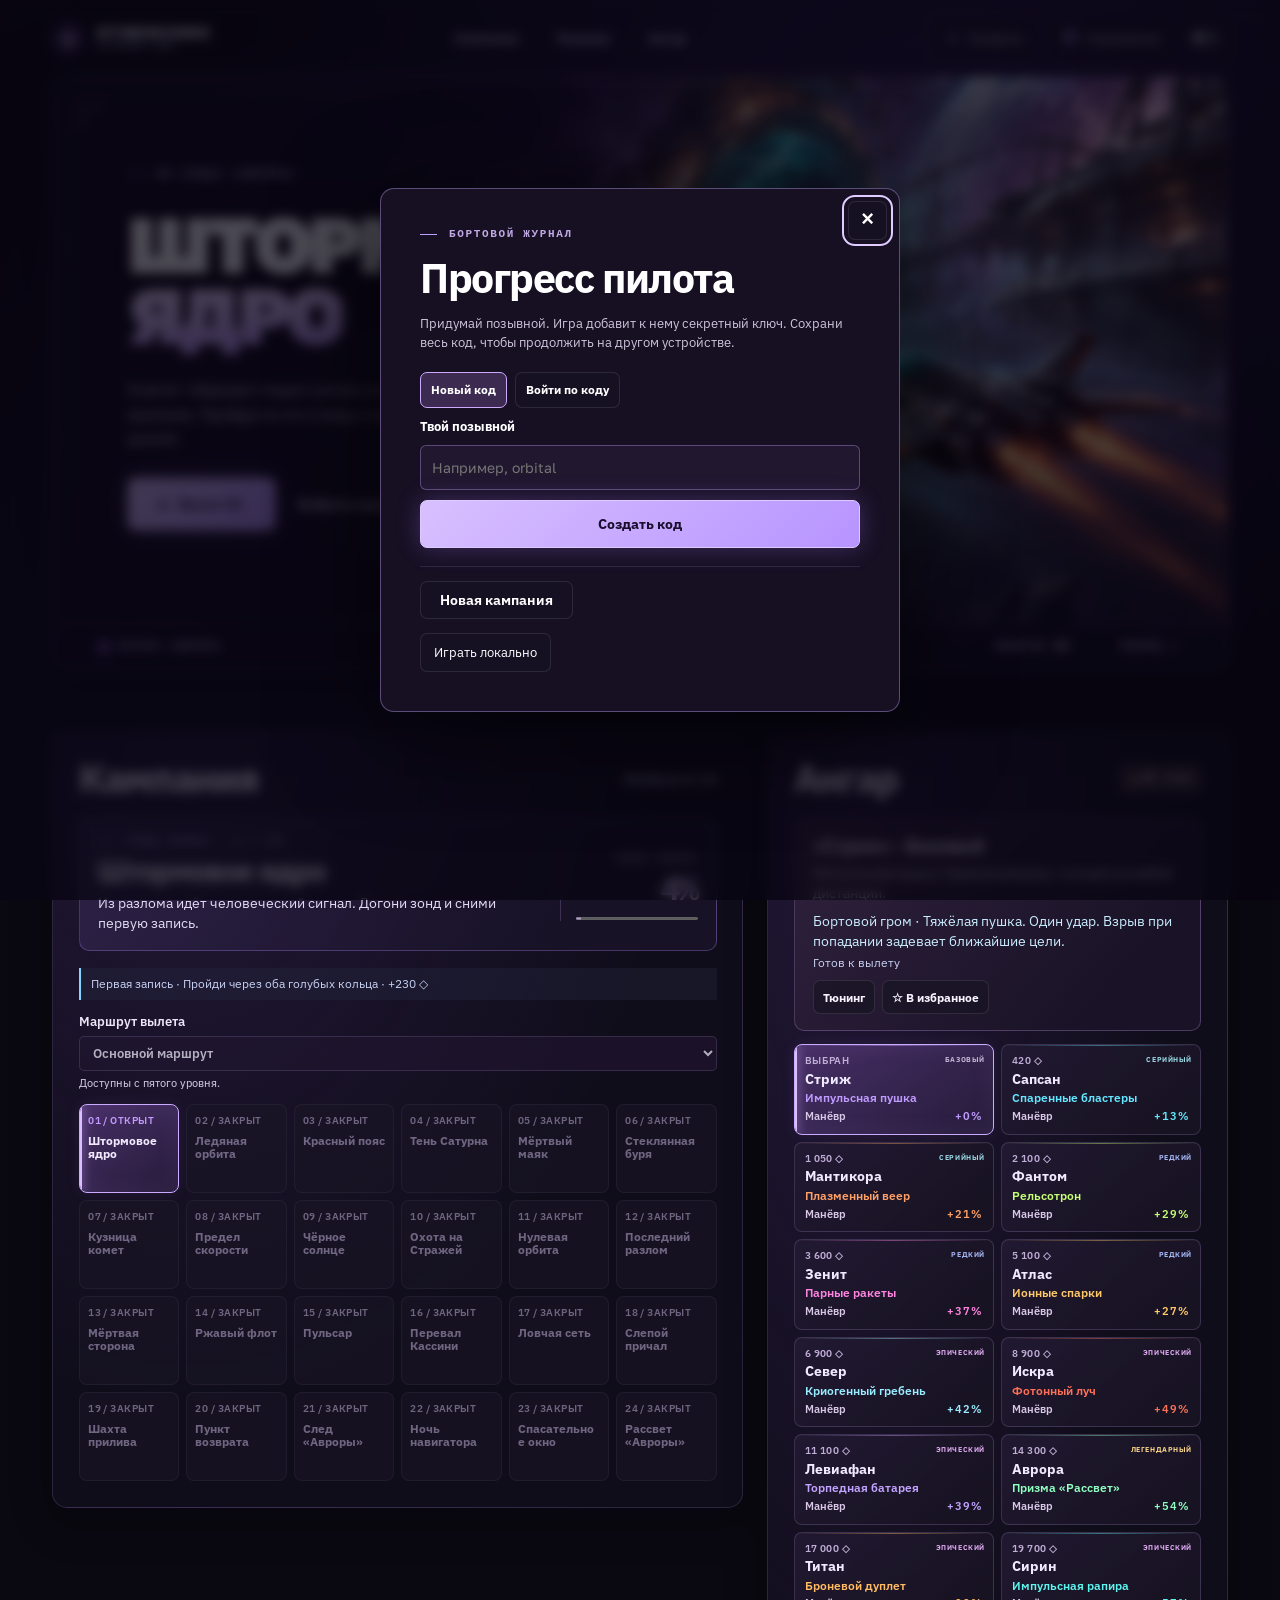
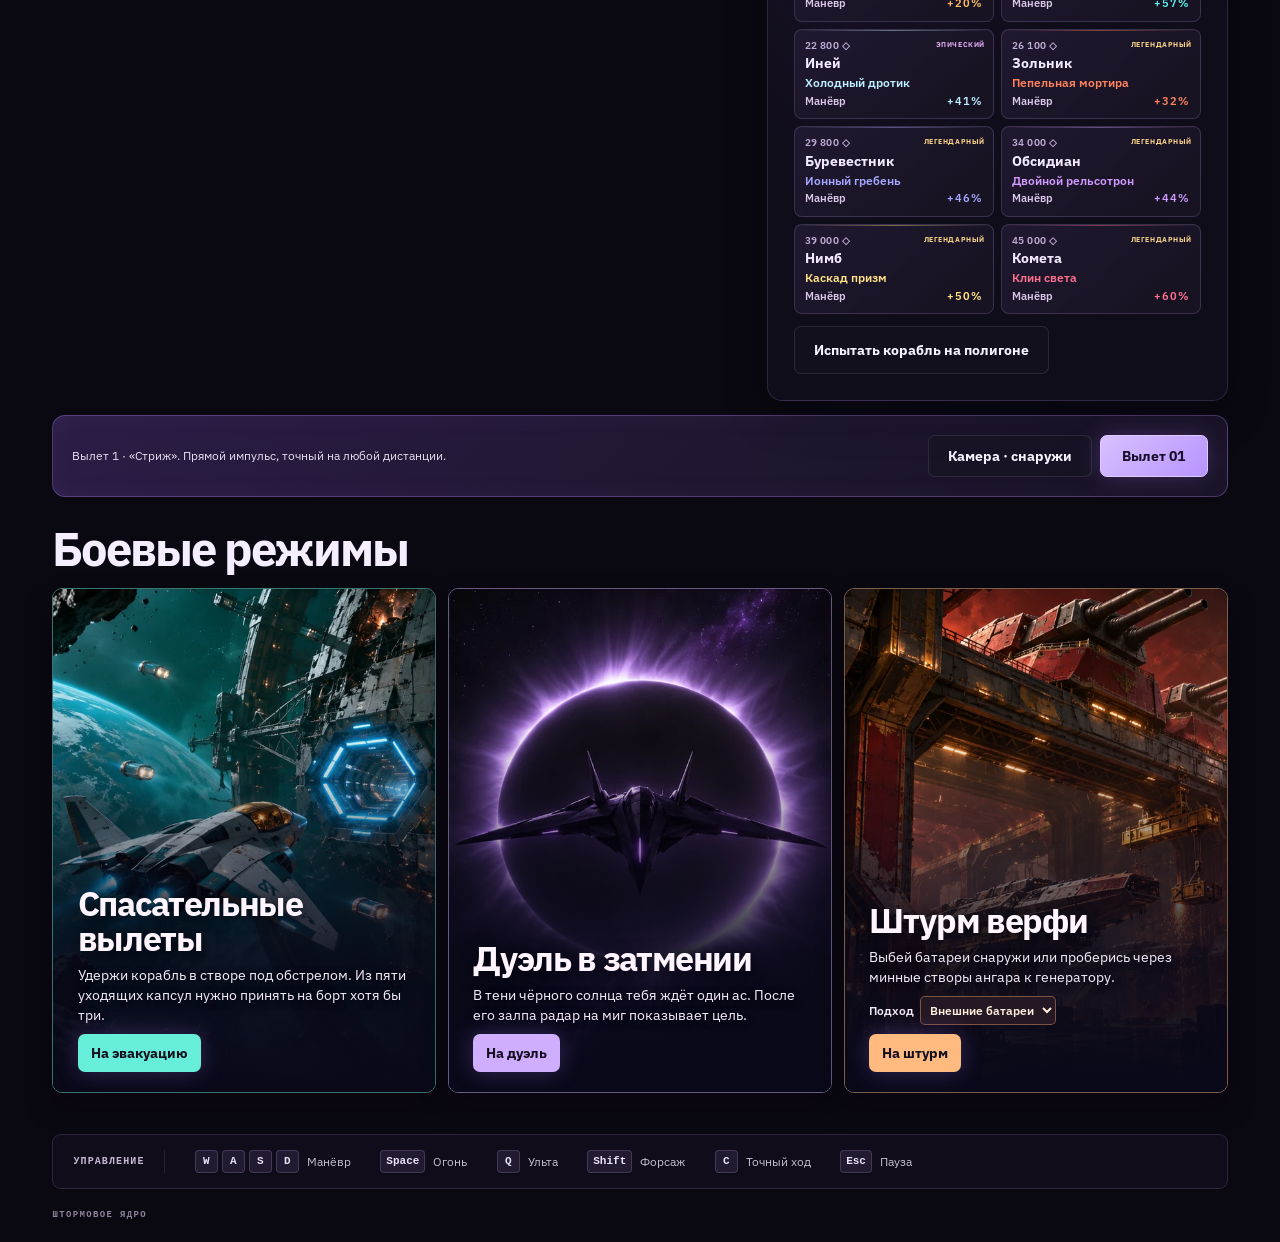
==== docs/stormcore.html @ dd91e7ad "Add charged weapons and three distinct arcade operations" ====
<!doctype html>
<html lang="ru">
<head>
<meta charset="utf-8">
<meta name="viewport" content="width=device-width, initial-scale=1">
<meta name="theme-color" content="#0b0910">
<meta name="description" content="Штормовое ядро — трёхмерная космическая аркада. Найди пропавший ковчег «Аврора» за двадцать четыре вылета.">
<title>Штормовое ядро · 3D-аркада</title>
<style>@font-face{font-family:Golos;src:url([data-uri]) format("woff2");font-weight:400 900;font-display:swap}
@font-face{font-family:Golos;src:url([data-uri]) format("woff2");font-weight:400 900;font-display:swap;unicode-range:U+0301,U+0400-045F,U+0490-0491,U+04B0-04B1,U+2116}
:root{color-scheme:dark;--bg:#0a0810;--paper:#f3efff;--muted:#a6a0b5;--accent:#bd9bff;--accent-deep:#ad83fb;--line:#ffffff19;--mono:ui-monospace,SFMono-Regular,Consolas,monospace;font-family:Golos,Arial,sans-serif;background:var(--bg);color:var(--paper)}
*,*::before,*::after{box-sizing:border-box}
body{margin:0}
button,a{-webkit-tap-highlight-color:transparent}
button{font:inherit;cursor:pointer;color:inherit}
button:focus-visible,a:focus-visible{outline:2px solid #e0ccff;outline-offset:4px}
button:disabled{opacity:.55;cursor:wait}
[hidden]{display:none!important}
.shell{width:min(100%,1530px);margin:auto;padding:0 clamp(20px,4.7vw,76px)}
.top{height:89px;display:flex;align-items:center;justify-content:space-between;gap:24px}
.brand{display:flex;align-items:center;gap:12px;text-decoration:none;color:var(--paper);font:850 15px/1.1 Golos,Arial,sans-serif;letter-spacing:.15em}
.brand small{display:block;font:600 9px/1.5 var(--mono);color:#b2a8c3;letter-spacing:.24em}
.mark{font:36px/1 Arial,sans-serif;color:#bd9bff;text-shadow:0 0 22px #b98dff86}
.top-actions,.flight-actions{display:flex;align-items:center;gap:10px}
.plain,.icon,.secondary{border:1px solid var(--line);background:#17132299;border-radius:7px;transition:background .18s,border-color .18s}
.plain:hover,.icon:hover,.secondary:hover{background:#282037;border-color:#b99aff60}
.plain{font-size:13px;padding:10px 13px;display:flex;align-items:center;gap:8px}
.plain span,.strip-name span{color:#bd9bff;font:19px/1 var(--mono)}
.icon{display:grid;place-items:center;font:700 15px/1 var(--mono);height:39px;min-width:39px;padding:0 8px}
.icon[aria-pressed=true]{color:#9589a6}
.hero{position:relative;isolation:isolate;min-height:clamp(490px,67vh,715px);display:flex;align-items:center;overflow:hidden;border:1px solid #b69be638;border-radius:15px;background-color:#150e25;background-image:linear-gradient(90deg,#110d1fee 0%,#110d1fbb 29%,#110d1f35 62%,transparent 83%),linear-gradient(0deg,#100b1ce8 0%,transparent 27%),url([data-uri]);background-size:cover;background-position:center,center,center 53%;box-shadow:0 18px 80px #0007}
.hero-content{width:min(690px,100%);padding:59px clamp(30px,5vw,88px) 115px;position:relative;z-index:1}
.kicker{display:flex;align-items:center;gap:12px;margin:0 0 23px;color:#c0a9e5;font:700 11px/1.2 var(--mono);letter-spacing:.15em}
.kicker>span:first-child{display:inline-block;width:17px;height:1px;background:#be9eff;flex:none}
h1{margin:0;font-size:clamp(40px,7.3vw,114px);line-height:.87;font-weight:900;letter-spacing:-.079em;color:#fff;text-wrap:nowrap;text-shadow:0 10px 40px #0705115e}
h1 em{font-style:normal;color:#ccb1ff}
.title-period{color:#ccb1ff;margin-left:.065em}
.intro{max-width:377px;color:#d3cbdc;font-size:clamp(14px,1.2vw,18px);line-height:1.6;margin:29px 0 28px}
.launch{display:flex;align-items:center;gap:18px}
.primary,.secondary{min-height:48px;border-radius:7px;padding:0 19px;font-size:14px;font-weight:800}
.primary{display:inline-flex;align-items:center;justify-content:center;gap:11px;border:1px solid #dfcaff;color:#1a0e2c;background:linear-gradient(135deg,#d8c0ff,#b794ff);box-shadow:0 0 23px #a476ff49;transition:background .18s,box-shadow .18s,transform .18s}
.primary:hover{background:#e5d1ff;box-shadow:0 0 30px #a476ff80;transform:translateY(-1px)}
.primary span{font-size:11px}
.enter-label{display:flex;align-items:center;gap:7px;color:#b9adc8;font:11px/1 var(--mono)}
kbd{display:inline-grid;place-items:center;min-width:23px;height:23px;padding:0 5px;border:1px solid #b69be53b;border-radius:4px;background:#221a30;color:#eae1f8;box-shadow:0 1px 0 #0008;font:600 11px/1 var(--mono);white-space:nowrap}
.hero-footer{position:absolute;bottom:0;left:0;right:0;padding:20px clamp(24px,3vw,41px);display:flex;justify-content:space-between;gap:15px;align-items:center;border-top:1px solid #b69be532;background:#110b1c4d;color:#b5a6cb;font:700 10px/1.35 var(--mono);letter-spacing:.12em}
.mission,.telemetry,.telemetry span{display:flex;align-items:center;gap:10px}
.beacon{display:inline-block;width:6px;height:6px;background:#b891ff;border-radius:50%;box-shadow:0 0 9px 2px #9361e8;flex:none}
.telemetry{gap:26px}
.telemetry b{color:#e9d9ff;font-size:13px}
.corner{position:absolute;z-index:1;width:18px;height:18px;pointer-events:none;border-color:#debcff91;border-style:solid}
.corner.tr{top:16px;right:16px;border-width:1px 1px 0 0}
.corner.bl{bottom:72px;left:17px;border-width:0 0 1px 1px}
.strip{display:flex;align-items:center;gap:clamp(14px,2.3vw,40px);margin-top:16px;padding:15px 20px;border:1px solid var(--line);border-radius:9px;background:#100d17;min-height:61px}
.strip-name{display:flex;align-items:center;gap:8px;color:#c4b7d4;font:700 10px/1 var(--mono);letter-spacing:.11em;padding-right:20px;border-right:1px solid var(--line);min-height:23px}
.keyset,.shortcut{display:flex;align-items:center;gap:4px}
.shortcut{gap:8px;font-size:12px;color:#c6bed2;white-space:nowrap}
.touch-hint{display:none;margin:0;color:#c6bed2;font-size:12px}
.footer{display:flex;justify-content:space-between;padding:22px 0;color:#8c829e;font:700 9px/1 var(--mono);letter-spacing:.15em}
.game{position:fixed;inset:0;isolation:isolate;overflow:hidden;background:#0b0818;touch-action:none}
#world,.vignette,.damage{position:absolute;inset:0}
#world canvas{width:100%;height:100%;display:block}
.vignette{pointer-events:none;background:radial-gradient(ellipse at 50% 49%,transparent 33%,#0b061a70 100%),linear-gradient(#0905129c,transparent 25%,transparent 76%,#090512a0)}
.damage{pointer-events:none;opacity:0;background:radial-gradient(ellipse at center,transparent 45%,#ff334878);mix-blend-mode:screen}
.game-top{position:absolute;inset:22px 25px auto;display:grid;grid-template-columns:minmax(125px,200px) 1fr minmax(90px,136px) auto;align-items:start;gap:13px;pointer-events:none}
.panel{background:#100a22aa;border:1px solid #cfb6ff38;border-radius:7px;padding:10px 12px;min-width:0}
.label{display:flex;gap:8px;justify-content:space-between;color:#d5c9e7;font:700 10px/1.35 var(--mono);letter-spacing:.06em}
.label b{color:#f5eeff}
.meter{border-radius:2px;overflow:hidden;height:5px;background:#d0b8f333;margin:5px 0 8px}
.meter:last-child{margin-bottom:0}
.meter i{display:block;width:100%;height:100%;background:#d1aeff;transform-origin:left;transition:transform .12s linear}
.meter.hp i{background:linear-gradient(90deg,#a542ff,#f398ff)}
.meter.thrust i{background:linear-gradient(90deg,#5096ff,#7af9ff)}
.zone{text-align:center;font-family:var(--mono);justify-self:center;width:min(100%,190px);color:#e3d1ff;text-shadow:0 3px 15px #000}
.zone>div:first-child{font-size:11px;letter-spacing:.16em;color:#d7bee9;margin-bottom:4px}
.zone strong{font-size:clamp(11px,1.6vw,16px);letter-spacing:.14em}
.zone .meter{margin:7px 12% 0;height:3px}
.game-score strong{display:block;font:800 clamp(15px,2.2vw,25px)/1.12 var(--mono);letter-spacing:.04em}
#chain{color:#cda8ff;font:700 10px/1.4 var(--mono)}
.flight-actions{pointer-events:auto;gap:6px;justify-content:end}
.flight-actions .icon{background:#100a22c0}
.event{position:absolute;top:26%;left:50%;width:min(92%,600px);transform:translate(-50%,-4px);text-align:center;opacity:0;pointer-events:none;text-shadow:0 3px 24px #31115a,0 2px 8px #000;transition:opacity .22s,transform .22s}
.event.show{opacity:1;transform:translate(-50%,0)}
.event span,.event small{display:block;color:#e5cfff;font:700 11px/1.6 var(--mono);letter-spacing:.15em}
.event strong{display:block;font-size:clamp(23px,4.6vw,64px);font-weight:900;line-height:1.1}
.event small{letter-spacing:.05em;margin-top:4px}
.aim{position:absolute;width:25px;height:25px;transform:translate(-50%,-50%);pointer-events:none;background:linear-gradient(#dbffffa0,#dbffffa0) center top/1px 6px no-repeat,linear-gradient(#dbffffa0,#dbffffa0) center bottom/1px 6px no-repeat,linear-gradient(#dbffffa0,#dbffffa0) left center/6px 1px no-repeat,linear-gradient(#dbffffa0,#dbffffa0) right center/6px 1px no-repeat}
.aim i{position:absolute;top:11px;left:11px;width:3px;height:3px;border-radius:50%;background:#d6ffff}
.bossbar{position:absolute;top:112px;left:50%;transform:translateX(-50%);width:min(44%,400px);padding:7px 10px;background:#140d23c9;border:1px solid #ff80ce5e;border-radius:5px}
.bossbar .meter i{background:linear-gradient(90deg,#bc5cff,#ff85b0)}
.flight-foot{position:absolute;bottom:19px;left:25px;right:25px;display:flex;justify-content:space-between;align-items:center;gap:11px;color:#f5eaff;font:700 15px/1.2 var(--mono);text-shadow:0 2px 10px #000;pointer-events:none}
.flight-foot small,#objective{font:700 10px/1.2 var(--mono);color:#e3cfee}
.flight-foot>div:first-child{display:flex;align-items:center;gap:8px}
#objective{text-align:center}
.boost-touch{display:none;position:absolute;bottom:53px;right:16px;min-height:43px;font:800 11px/1 var(--mono);touch-action:none}
.modal{position:fixed;width:min(520px,calc(100% - 32px));max-height:calc(100% - 26px);overflow:auto;border:1px solid #c4a7fa65;border-radius:14px;background:#171023;color:#fff;padding:clamp(20px,5vw,39px);box-shadow:0 20px 100px #000a}
.modal::backdrop{background:#080511b9;backdrop-filter:blur(6px)}
.modal h2{font-size:clamp(27px,6vw,41px);margin:0 0 14px;line-height:1.03;letter-spacing:-.045em}
.modal .kicker{margin-bottom:16px}
.modal dl{display:grid;grid-template-columns:minmax(98px,.7fr) 1fr;gap:12px 16px;margin:24px 0;font-size:13px;line-height:1.45}
.modal dt{color:#e4d3ff;font-weight:800}
.modal dd{margin:0;color:#c2b7d1}
.close{position:absolute;right:12px;top:12px;font-size:22px}
.callout{margin:0;padding:12px;border:1px solid #be9df43b;border-radius:7px;font-size:13px;line-height:1.45;color:#d8c9eb}
.modal-actions{display:flex;gap:9px;flex-wrap:wrap;margin-top:22px}
.result p:not(.kicker){color:#ccc0dd;font-size:14px;line-height:1.5}
.summary{display:grid;grid-template-columns:repeat(3,1fr);gap:8px;margin-top:25px}
.summary div{padding:9px;background:#21172f;border:1px solid #ad8edf3b;border-radius:7px}
.summary small{display:block;margin-bottom:4px;font:700 8px/1.3 var(--mono);letter-spacing:.13em;color:#ccbae3}
.summary strong{font:850 clamp(13px,3.8vw,23px)/1.2 var(--mono);color:#f3e9ff}
@media(max-width:750px){
  .top{height:70px}.hero{min-height:clamp(475px,70vh,600px);background-position:center,center,58% 50%}.strip{flex-wrap:wrap;column-gap:14px;row-gap:9px}.strip-name{padding-right:8px}.corner.bl{left:13px}
}
@media(max-width:510px){
  .shell{padding-inline:13px}.top{height:64px}.plain{padding:8px;font-size:11px}.brand{font-size:12px;gap:7px}.mark{font-size:28px}.icon{height:34px;min-width:34px}.top-actions{gap:6px}
  .hero{min-height:487px;background-image:linear-gradient(0deg,#120b1fea 6%,#120b1fc0 42%,#120b1f18 100%),url([data-uri]);background-position:center,64% 38%}.hero-content{align-self:end;padding:100px 20px 90px}.kicker{margin-bottom:16px;font-size:9px}.intro{margin:20px 0}.hero-footer{padding:15px 10px;font-size:8px;letter-spacing:.04em;gap:7px}.telemetry,.telemetry span,.mission{gap:6px}.telemetry b{font-size:11px}.corner.bl{display:none}.strip{padding:10px;gap:9px}.strip-name{width:100%;border-right:0;padding:0}.shortcut{font-size:10px;gap:4px}.keyset{gap:2px}.keyset kbd{min-width:16px;padding:0 2px}
  .game-top{inset:9px 8px auto;grid-template-columns:minmax(86px,1fr) minmax(66px,.8fr) minmax(65px,.7fr) auto;gap:4px}.panel{padding:6px 5px}.label,#chain{font-size:8px;gap:2px}.flight-actions{gap:3px}.flight-actions .icon{min-width:23px;height:27px;font-size:11px;padding:0 3px}.game-score strong{font-size:13px}.zone>div:first-child{font-size:9px}.zone strong{font-size:9px;letter-spacing:.04em}.bossbar{top:80px;width:64%}.flight-foot{left:10px;right:10px;bottom:13px;font-size:12px}.flight-foot small,#objective{font-size:8px}
}
@media(pointer:coarse){.boost-touch{display:inline-flex}.shortcut,.enter-label{display:none}.touch-hint{display:block}}
@media(prefers-reduced-motion:reduce){*,*::before,*::after{transition:none!important}}
.hangar{margin-top:clamp(25px,4vw,55px);padding:clamp(15px,3vw,36px);border:1px solid var(--line);border-radius:13px;background:linear-gradient(135deg,#181023,#0f0c16 68%)}
.hangar-head{display:flex;justify-content:space-between;align-items:end;gap:12px;margin-bottom:15px}
.hangar-head .kicker{margin:0 0 8px}
.hangar-head h2{font-size:clamp(25px,4vw,39px);letter-spacing:-.055em;line-height:1;margin:0}
.hangar-progress,.hangar-selection{font-size:12px;color:#c6b6df;line-height:1.45}
.hangar-selection{margin:16px 0 0}
.ships-head{margin-top:27px}
.level-list,.ship-list{display:grid;gap:8px}
.level-list{grid-template-columns:repeat(auto-fit,minmax(145px,1fr))}
.ship-list{grid-template-columns:repeat(auto-fit,minmax(150px,1fr))}
.choice{position:relative;display:flex;flex-direction:column;align-items:flex-start;justify-content:flex-start;gap:5px;padding:11px;text-align:left;min-width:0;background:#21182d;border:1px solid #ffffff16;border-radius:7px;font-size:13px;line-height:1.3}
.choice[aria-pressed=true]{background:#38244b;border-color:#bf9cff;box-shadow:inset 0 0 17px #a36ef21e}
.choice:not(:disabled):hover{border-color:#e5cfff}
.choice:disabled{opacity:.63;cursor:default;color:#ccc0df}
.choice small{color:#cab8df;font:600 9px/1.25 var(--mono);letter-spacing:.035em}
.choice .weapon{min-height:2.5em;color:var(--ship-accent,#d7bdff);font:650 11px/1.25 Golos,Arial,sans-serif}
.choice .flight-rating{color:#d9c8e8;width:100%;display:grid;grid-template-columns:1fr auto;gap:3px;font-size:10px}
.choice .flight-rating span{letter-spacing:1px;color:var(--ship-accent,#d7bdff)}
.profile-label{font-size:inherit!important;color:inherit!important}
.profile-copy,.profile-note,.code-card p{color:#d0c4dd;font-size:13px;line-height:1.5}
.profile-form{display:grid;gap:10px;margin-top:19px}
.profile-form label{font-size:13px;font-weight:750}
.profile-form input{width:100%;min-height:45px;padding:0 11px;border:1px solid #af8ede6b;border-radius:6px;background:#21172f;font:14px Golos,Arial,sans-serif;color:#fff}
.profile-tabs{display:flex;gap:8px}
.profile-tabs .secondary{min-height:36px;padding:0 10px;font-size:12px}
.profile-tabs [aria-pressed=true]{border-color:#ccabff;background:#3c2a51}
.profile-note:empty{display:none}
.code-card output{display:block;padding:11px;color:#e8d6ff;background:#251a35;border:1px solid #ad8edf5b;border-radius:6px;user-select:all;overflow-wrap:anywhere;font:750 15px/1.5 var(--mono)}
.local-play{margin-top:14px}
.zone small{display:block;color:#c6abdc;font:700 9px/1.2 var(--mono);letter-spacing:.09em}
.pickup-feedback{position:absolute;transform:translate(-50%,-100%);color:#d9ffff;font:800 12px/1 var(--mono);pointer-events:none;text-shadow:0 0 10px #3bd4ff,0 1px 6px #080c19;white-space:nowrap}
.joystick{display:none;position:absolute;left:max(17px,env(safe-area-inset-left));bottom:max(42px,calc(26px + env(safe-area-inset-bottom)));width:clamp(104px,21vw,157px);aspect-ratio:1;border-radius:50%;border:1px solid #cfb6ff43;background:#171221a6;box-shadow:inset 0 0 22px #06031270,0 4px 18px #04030b72;touch-action:none;user-select:none}
.joy-arrow{position:absolute;color:#e0cbffaf;font-size:12px;pointer-events:none}
.joy-arrow.up,.joy-arrow.down{left:50%;transform:translateX(-50%)}
.joy-arrow.up{top:7%}.joy-arrow.down{bottom:7%}
.joy-arrow.left,.joy-arrow.right{top:50%;transform:translateY(-50%)}
.joy-arrow.left{left:7%}.joy-arrow.right{right:7%}
.joy-stick{position:absolute;top:50%;left:50%;width:40%;aspect-ratio:1;border-radius:50%;border:2px solid #c4abed70;background:radial-gradient(circle,#63557880,#2d2440d6);box-shadow:0 0 15px #b17cff24;transform:translate(-50%,-50%) translate(var(--joy-x,0px),var(--joy-y,0px));pointer-events:none}
.joystick.active{border-color:#cdb1ff96}
.joystick.active .joy-stick{border-color:#d5baffb0;box-shadow:0 0 15px #b17cff6b}
@media(pointer:coarse),(any-pointer:coarse){.joystick{display:block}.boost-touch{display:inline-flex}}
@media(max-width:510px){.level-list,.ship-list{grid-template-columns:repeat(2,minmax(0,1fr))}.top-actions .plain{padding:6px}.top-actions .plain span:first-child{font-size:15px}.hangar-progress{font-size:10px}.zone small{font-size:7px}.fly-help{display:none}}
@media(pointer:coarse) and (orientation:landscape){.joystick{width:min(30vh,150px);bottom:30px}.boost-touch{bottom:36px}}
.hangar-foot{display:flex;align-items:center;justify-content:space-between;gap:12px;margin-top:15px}
.hangar-foot .hangar-selection{margin:0}
.hangar-foot button{flex:none}
@media(max-width:360px){.top{gap:10px}.profile-label{display:none}.hangar-foot{align-items:stretch;flex-direction:column}.enter-label{display:none}}
.bossbar.shielded{border-color:#9bc5ff9f}
.bossbar.shielded .meter i{background:linear-gradient(90deg,#5689fb,#a1d8ff)}
.footer a{color:#b19fcb;text-decoration:none}
.footer a:hover{color:#ecdfff;text-decoration:underline}

.briefing,.shop-choice{display:flex;align-items:center;justify-content:space-between;gap:18px;margin:0 0 16px;padding:16px 18px;border:1px solid #b895f23a;border-radius:10px;background:linear-gradient(115deg,#2a1b3b,#151725)}
.briefing h3{font-size:clamp(19px,2.4vw,29px);margin:0;letter-spacing:-.035em}
.briefing .kicker{margin:0 0 6px}
.briefing p:not(.kicker),.shop-choice p{margin:7px 0 0;color:#d1c3e0;line-height:1.55;font-size:13px}
.briefing-signal{min-width:112px;text-align:right;font-family:var(--mono);color:#c6a9f9}
.briefing-signal strong{display:block;margin:5px 0;font-size:26px}
.briefing-signal small{font-size:9px;white-space:nowrap}
.briefing-signal progress{display:block;accent-color:#d3b5ff;width:100%;height:4px}
.hangar-credits{color:#ded2e9;white-space:nowrap;font:650 10px var(--mono)}
.hangar-credits strong{color:#fff0b9;font-size:clamp(16px,2vw,24px);margin-right:3px}
.shop-choice{margin:14px 0 0;background:linear-gradient(125deg,#221b35,#15101f)}
.shop-choice strong{color:#ffe8b4}
.shop-choice small{display:block;color:#c6b1d5;margin-top:4px}
.shop-choice button{flex:none}
.launch-options{display:flex;gap:8px;flex-wrap:wrap;justify-content:flex-end}
.launch-options .secondary[aria-pressed=true],#cameraPause[aria-pressed=true]{border-color:#ad91ee}
.run-wallet{font:750 10px/1.3 var(--mono);color:#ffe9af;margin-top:3px}

.flight-cockpit{--canopy-light:#c09bff;--console-left:11%;--console-right:11%;--console-bottom:8%;--console-cut:polygon(9% 0,100% 0,91% 100%,0 100%);position:absolute;inset:0;pointer-events:none;color:var(--canopy-light);z-index:1}
.glass-glare{position:absolute;inset:0;background:linear-gradient(118deg,transparent 14%,#bbd9ff0b 19%,transparent 25%,transparent 69%,#bed4ff09 72%,transparent 77%),radial-gradient(ellipse at 50% 90%,transparent 48%,#381a5747);mix-blend-mode:screen}
.flight-ladder{position:absolute;inset:38% 0 auto;display:grid;gap:3.4vh;justify-content:center;opacity:.54}
.flight-ladder i{display:block;width:min(15vw,130px);height:1px;background:linear-gradient(90deg,currentColor 0 21%,transparent 22% 78%,currentColor 79% 100%);filter:drop-shadow(0 0 8px currentColor)}
.flight-ladder i:nth-child(2){width:min(22vw,170px)}
.flight-ladder i:nth-child(3){border:0;background:repeating-linear-gradient(90deg,currentColor 0 5px,transparent 5px 9px,transparent 9px 14px)}
.console{position:absolute;bottom:var(--console-bottom);width:clamp(95px,13vw,184px);padding:11px 14px;clip-path:var(--console-cut);background:linear-gradient(160deg,#142131ee,#0c101bcb),repeating-linear-gradient(0deg,currentColor 0 1px,#0000 1px 4px);box-shadow:inset 0 0 0 1px #c7dcff44;border-top:1px solid currentColor;font:700 11px/1.1 var(--mono)}
.console-left{left:var(--console-left)}
.console-right{right:var(--console-right);text-align:right}
.console small,.console span{display:block;font-size:8px;letter-spacing:.11em;opacity:.78}
.console strong{display:block;color:#f0faff;font:850 clamp(12px,2vw,20px)/1.1 var(--mono);margin:4px 0}
.throttle{height:4px;background:#bfd5f627;margin-top:8px}
.throttle i{display:block;height:100%;background:currentColor;transform-origin:left;box-shadow:0 0 12px currentColor}
.cockpit-radar{position:absolute;bottom:calc(var(--console-bottom) - 6px);left:50%;transform:translateX(-50%);width:min(17vw,158px);min-width:86px;text-align:center;border-bottom:1px solid currentColor;background:radial-gradient(ellipse at 50% 76%,#172331df,transparent 73%);filter:drop-shadow(0 0 10px #160f2c)}
.cockpit-radar canvas{display:block;width:100%;height:auto}
.cockpit-radar span{display:block;margin:-6px 0 4px;font:750 clamp(7px,1vw,10px)/1 var(--mono);letter-spacing:.12em;text-shadow:0 1px 3px #000}
.flight-cockpit[data-cabin="sapsan"]{--console-left:17%;--console-right:9%;--console-cut:polygon(0 0,100% 0,100% 96%,12% 96%)}
.flight-cockpit[data-cabin="mantikora"]{--console-left:8%;--console-right:17%;--console-bottom:11%;--console-cut:polygon(15% 0,100% 0,84% 100%,0 100%)}
.flight-cockpit[data-cabin="phantom"]{--console-left:12%;--console-right:12%;--console-cut:polygon(0 0,91% 0,100% 20%,100% 100%,0 100%)}
.flight-cockpit[data-cabin="zenit"]{--console-left:22%;--console-right:22%;--console-bottom:5%;--console-cut:ellipse(72% 100% at 50% 0)}
.flight-cockpit[data-cabin="atlas"]{--console-left:6%;--console-right:6%;--console-bottom:14%;--console-cut:polygon(0 0,85% 0,100% 18%,100% 82%,85% 100%,0 100%)}
.flight-cockpit[data-cabin="sever"]{--console-left:13%;--console-right:9%;--console-bottom:9%;--console-cut:polygon(0 0,100% 0,100% 100%,10% 100%,0 78%)}
.flight-cockpit[data-cabin="iskra"]{--console-left:20%;--console-right:7%;--console-bottom:7%;--console-cut:polygon(10% 0,95% 0,100% 32%,88% 100%,2% 100%)}
.flight-cockpit[data-cabin="leviathan"]{--console-left:4%;--console-right:4%;--console-bottom:11%;--console-cut:polygon(17% 0,100% 0,100% 82%,89% 100%,0 100%,0 25%)}
.flight-cockpit[data-cabin="aurora"]{--console-left:14%;--console-right:16%;--console-bottom:6%;--console-cut:polygon(11% 0,89% 0,100% 24%,91% 100%,9% 100%,0 24%)}
.game-top,.flight-foot,.aim,.pickup-feedback,.bossbar,.event,.boost-touch,.joystick{z-index:2}
.damage,.vignette{z-index:1}
.damage{z-index:2}
@media(max-width:600px){.briefing,.shop-choice{padding:12px;gap:10px}.briefing-signal{min-width:85px}.briefing-signal strong{font-size:21px}.briefing-signal small{font-size:7px}.launch-options{justify-content:stretch}.launch-options button{flex:1}.console{width:82px;padding:6px 8px}.console-left{left:6%}.console-right{right:6%}.console strong{font-size:11px}.console small,.console span{font-size:6px}.cockpit-radar{bottom:max(35px,var(--console-bottom))}}
@media(pointer:coarse){.cockpit-radar{bottom:7.5%}.console{bottom:max(68px,var(--console-bottom))}}
@media(max-width:380px){.briefing{display:block}.briefing-signal{text-align:left;margin-top:10px}.briefing-signal strong{display:inline;margin-left:5px}.briefing-signal progress{margin-top:5px}.shop-choice{align-items:start}.shop-choice button{padding:0 9px}}
.ship-rarity{font:700 8px/1.1 var(--mono);letter-spacing:.10em;color:var(--rarity,#c7b7d7);text-transform:uppercase}
.choice[data-rarity="1"]{--rarity:#9cdce7}
.choice[data-rarity="2"]{--rarity:#a9bafa}
.choice[data-rarity="3"]{--rarity:#e3adf6}
.choice[data-rarity="4"]{--rarity:#ffda8b;border-color:#e5c0756b}
#weaponStatus{margin-top:3px;color:#ffc5a8;font:750 9px/1 var(--mono)}
</style>
<style>.aurora-menu {
  --menu-ink: #f4f1ff;
  --menu-muted: #a39bb9;
  --menu-edge: #9881c735;
  --menu-signal: #cbb0ff;
  --menu-highlight: #a4ebff;
  isolation: isolate;
  padding-inline: clamp(14px, 4.1vw, 64px);
}

.aurora-menu::before {
  content: "";
  position: fixed;
  inset: 0;
  z-index: -1;
  background: radial-gradient(ellipse at 72% 16%, #241641 0, transparent 54%),
    radial-gradient(ellipse at 20% 90%, #151127, transparent 56%), #0a0811;
  pointer-events: none;
}

.aurora-menu .top {
  height: 76px;
}

.aurora-menu .brand {
  min-width: 0;
  color: var(--menu-ink);
  letter-spacing: .11em;
}

.aurora-menu .brand small {
  font-size: 8px;
  letter-spacing: .14em;
}

.aurora-menu .mark {
  display: grid;
  place-items: center;
  position: relative;
  width: 33px;
  height: 33px;
  flex: none;
  transform: rotate(45deg);
}

.aurora-menu .mark::before,
.aurora-menu .mark::after {
  content: "";
  position: absolute;
}

.aurora-menu .mark::before {
  width: 23px;
  height: 23px;
  border: 1px solid #c9a6ff9e;
  border-radius: 5px;
  box-shadow: inset 0 0 10px #ab62f477, 0 0 19px #ab62f44f;
}

.aurora-menu .mark::after {
  width: 8px;
  height: 8px;
  background: #dfcbff;
  border-radius: 2px;
  box-shadow: 0 0 13px #b988ff;
}

.menu-nav {
  display: flex;
  align-items: center;
  gap: clamp(17px, 3vw, 42px);
}

.menu-nav a, .menu-link {
  color: #d9cceb;
  font-size: 13px;
  font-weight: 680;
  text-decoration: none;
  transition: color .18s;
}

.menu-nav a:hover, .menu-link:hover {
  color: #fff;
}

.aurora-menu .top-actions .plain {
  min-height: 39px;
  white-space: nowrap;
  color: #e1d9ef;
}

.aurora-menu .top-actions .plain span:not(:first-child) {
  color: inherit;
  font: inherit;
}

.aurora-menu .menu-hero {
  min-height: clamp(472px, 66vh, 720px);
  overflow: hidden;
  border-color: #a687cc70;
  border-radius: 18px;
  background: #100b1e;
  box-shadow: 0 22px 70px #02000691, 0 0 60px #a86afa12;
}

.menu-hero-art {
  position: absolute;
  z-index: -1;
  inset: 0;
  background-image: linear-gradient(92deg, #100a1bee 2%, #100a1b81 42%, #100a1b0b 72%),
    linear-gradient(0deg, #0d0919eb 0%, transparent 36%),
    url([data-uri]);
  background-size: cover;
  background-position: center, center, center 54%;
}

.menu-hero-reticle {
  position: absolute;
  pointer-events: none;
  inset: 15px;
  border: 1px solid #e9d2ff28;
  border-radius: 9px;
  mask-image: linear-gradient(135deg, #000 0 10%, transparent 33% 67%, #000 90%);
  background: linear-gradient(#e1c4ff8c,#e1c4ff8c) 13px 13px / 24px 1px no-repeat,
    linear-gradient(#e1c4ff8c,#e1c4ff8c) 13px 13px / 1px 24px no-repeat,
    linear-gradient(#e1c4ff8c,#e1c4ff8c) right 13px bottom 13px / 24px 1px no-repeat,
    linear-gradient(#e1c4ff8c,#e1c4ff8c) right 13px bottom 13px / 1px 24px no-repeat;
}

.aurora-menu .hero-content {
  width: 100%;
  padding: 64px clamp(32px, 5.8vw, 96px) 112px;
}

.aurora-menu .hero-kicker {
  margin-bottom: clamp(19px, 3vh, 32px);
  color: #dcc9ff;
}

.aurora-menu .hero h1 {
  max-width: min-content;
  color: #fff;
  font-size: clamp(39px, 7.15vw, 110px);
  letter-spacing: -.085em;
  text-shadow: 0 12px 44px #05020b97;
}

.aurora-menu .hero h1 em {
  color: #c9a9ff;
  background: linear-gradient(175deg, #f8e9ff 7%, #be98ff 93%);
  background-clip: text;
  -webkit-background-clip: text;
  -webkit-text-fill-color: transparent;
  text-shadow: none;
}

.aurora-menu .intro {
  width: min(380px, 80%);
  margin-block: clamp(20px, 3vh, 31px);
  color: #e2d7f0;
  font-size: clamp(14px, 1.2vw, 17px);
}

.aurora-menu .launch {
  flex-wrap: wrap;
  gap: 14px 23px;
}

.aurora-menu .hero .primary {
  min-width: 147px;
  min-height: 52px;
}

.hero-route {
  display: inline-flex;
  gap: 7px;
  align-items: center;
  min-height: 37px;
}

.hero-route span {
  color: var(--menu-signal);
}

.aurora-menu .hero-footer {
  padding: 13px clamp(22px, 4vw, 48px);
  border-top-color: #ceaff13c;
  background: #100a1e9f;
  backdrop-filter: blur(15px);
}

.aurora-menu .mission {
  color: #e4d2ff;
  letter-spacing: .1em;
}

.hero-telemetry {
  display: flex;
  gap: clamp(16px, 4vw, 54px);
  justify-content: flex-end;
  margin: 0;
}

.hero-telemetry > div {
  display: flex;
  align-items: center;
  gap: 8px;
}

.hero-telemetry dt {
  color: #b9abc9;
}

.hero-telemetry dd {
  margin: 0;
  color: #f4eaff;
  font-size: 13px;
  letter-spacing: .01em;
}

.operations-grid {
  display: grid;
  grid-template-columns: minmax(0,1.2fr) minmax(0,.8fr);
  align-items: start;
  gap: clamp(13px, 2vw, 24px);
  margin-top: clamp(24px, 5vw, 62px);
}

.menu-panel {
  min-width: 0;
  padding: clamp(15px, 2vw, 26px);
  border: 1px solid var(--menu-edge);
  border-radius: 15px;
  background: radial-gradient(ellipse at 20% 0, #2b1d44b3, transparent 61%), #100d1b;
  scroll-margin-top: 20px;
  box-shadow: 0 14px 44px #03010738;
}

.menu-panel-head {
  display: flex;
  align-items: center;
  justify-content: space-between;
  gap: 10px;
  min-height: 36px;
  margin-bottom: 19px;
}

.menu-panel-head h2 {
  margin: 0;
  color: var(--menu-ink);
  font-size: clamp(23px, 3vw, 40px);
  font-weight: 850;
  letter-spacing: -.065em;
  line-height: 1.04;
}

.menu-panel-head .hangar-progress {
  white-space: nowrap;
  color: #cdbde3;
  font-weight: 620;
}

.aurora-menu .briefing {
  position: relative;
  min-height: 125px;
  gap: clamp(11px, 2vw, 20px);
  margin-bottom: 17px;
  border-color: #ac88f34d;
  background: linear-gradient(115deg, #31234bd9, #171226 78%);
}

.briefing-copy {
  min-width: 0;
}

.aurora-menu .briefing h3 {
  overflow-wrap: anywhere;
  line-height: 1.12;
}

.aurora-menu .briefing p:not(.kicker) {
  max-width: 450px;
}

.aurora-menu .briefing-signal {
  min-width: max(94px, 23%);
  padding-left: clamp(9px, 1.5vw, 15px);
  border-left: 1px solid #b591e73d;
  color: #dfc6ff;
}

.aurora-menu .briefing-signal strong {
  font-size: clamp(20px, 3vw, 35px);
  letter-spacing: -.06em;
}

.aurora-menu .briefing-signal progress {
  height: 5px;
  accent-color: #ceb1ff;
}

.aurora-menu .level-list {
  grid-template-columns: repeat(4,minmax(0,1fr));
  gap: 7px;
}

.aurora-menu .choice {
  overflow: hidden;
  border-color: #9985bc3f;
  border-radius: 8px;
  background: linear-gradient(140deg, #241b35cf, #181323 84%);
  transition: background .18s, border-color .18s, box-shadow .18s;
}

.aurora-menu .choice strong {
  overflow-wrap: anywhere;
  color: #f1eaff;
  font-size: inherit;
  font-weight: 750;
  line-height: 1.12;
}

.aurora-menu .choice small {
  color: #c0aed7;
  font-size: 8px;
  white-space: nowrap;
}

.aurora-menu .choice:not(:disabled):hover {
  border-color: #d4b4ff94;
  background: linear-gradient(145deg, #382953, #221a33);
}

.aurora-menu .choice[aria-pressed=true] {
  border-color: #cbabff;
  background: linear-gradient(145deg, #472f66, #251b39);
  box-shadow: inset 0 0 25px #bc94ff17, 0 0 15px #b983ff16;
}

.aurora-menu .choice[aria-pressed=true]::before {
  content: "";
  position: absolute;
  inset: 0 auto 0 0;
  width: 2px;
  background: #dcbfff;
  box-shadow: 0 0 10px #c79fff;
}

.aurora-menu .level-list .choice {
  min-height: 63px;
  gap: 6px;
  padding: 9px 8px;
  font-size: 11px;
}

.aurora-menu .level-list .choice:disabled {
  opacity: .86;
  border-color: #9688b123;
  background: #191525;
}

.aurora-menu .level-list .choice:disabled strong, .aurora-menu .level-list .choice:disabled small {
  color: #a99bbf;
}

.aurora-menu .level-list .choice:nth-child(-n+6) {
  --route-chapter: #c39aff;
}

.aurora-menu .level-list .choice:nth-child(n+7):nth-child(-n+12) {
  --route-chapter: #a5b7ff;
}

.aurora-menu .level-list .choice:nth-child(n+13):nth-child(-n+18) {
  --route-chapter: #9be7eb;
}

.aurora-menu .level-list .choice:nth-child(n+19) {
  --route-chapter: #f0cb9c;
}

.aurora-menu .level-list .choice:not(:disabled) small {
  color: var(--route-chapter);
}

.aurora-menu .hangar-credits {
  display: inline-flex;
  align-items: center;
  gap: 5px;
  padding: 5px 8px;
  border: 1px solid #e7c47b42;
  border-radius: 6px;
  background: #292130;
  font-size: 10px;
  color: #e2cda8;
}

.aurora-menu .hangar-credits strong {
  font-size: 15px;
  color: #ffedc4;
}

.credit-icon {
  color: #ffdc8f;
  font-size: 14px;
}

.aurora-menu .shop-choice {
  align-items: start;
  min-height: 128px;
  gap: 10px 16px;
  margin: 0 0 13px;
  border-color: #a589ca53;
  background: linear-gradient(132deg, #30213e, #1a1327 78%);
  flex-wrap: wrap;
}

.aurora-menu .shop-choice strong {
  display: block;
  color: #f4eaff;
  font-size: clamp(13px, 1.5vw, 18px);
  line-height: 1.2;
}

.aurora-menu .shop-choice p {
  line-height: 1.4;
}

.aurora-menu .shop-choice small {
  color: #dec8ec;
}

.aurora-menu .shop-choice .primary {
  min-height: 35px;
  margin-left: auto;
  padding: 0 11px;
  font-size: 11px;
  white-space: nowrap;
}

.aurora-menu .shop-choice .primary:disabled {
  opacity: .66;
  cursor: default;
}

.aurora-menu .ship-list {
  grid-template-columns: repeat(2,minmax(0,1fr));
  gap: 7px;
}

.aurora-menu .ship-list .choice {
  min-height: 92px;
  padding: 10px;
  font-size: 13px;
  gap: 4px;
}

.aurora-menu .ship-list .choice::after {
  content: "";
  position: absolute;
  inset: 0 0 auto;
  height: 1px;
  background: linear-gradient(90deg,transparent,var(--ship-accent,#d7bdff),transparent);
  opacity: .42;
}

.aurora-menu .ship-list .ship-rarity {
  font-size: 7px;
  letter-spacing: .08em;
}

.aurora-menu .ship-list .weapon {
  min-height: auto;
  font-size: 10px;
}

.aurora-menu .ship-list .flight-rating {
  margin-top: auto;
  font-size: 8px;
}

.aurora-menu .hangar-foot {
  gap: 15px 19px;
  margin-top: 14px;
  padding: clamp(13px, 2vw, 19px);
  border: 1px solid #ac8df456;
  border-radius: 13px;
  background: linear-gradient(130deg, #2b1d46, #171122);
  box-shadow: inset 0 0 27px #c59bff0d;
}

.aurora-menu .hangar-selection {
  color: #e7dff2;
}

.aurora-menu .launch-options {
  flex: none;
  justify-content: flex-end;
}

.aurora-menu .launch-options button {
  min-height: 42px;
}

.aurora-menu .launch-options .primary {
  min-width: 108px;
}

.aurora-menu .strip {
  min-height: 55px;
  margin-top: 21px;
  background: #141020a6;
  border-color: var(--menu-edge);
}

.aurora-menu .strip-name {
  text-transform: uppercase;
}

.aurora-menu .footer {
  display: flex;
  gap: 14px;
  align-items: baseline;
}

@media (min-width: 1080px) {
  .aurora-menu .level-list { grid-template-columns: repeat(6,minmax(0,1fr)); }
  .aurora-menu .level-list .choice { min-height: 89px; padding: 10px 8px; }
  .aurora-menu .ship-list .choice { min-height: 73px; }
  .aurora-menu .ship-list .ship-rarity { position: absolute; top: 11px; right: 8px; }
}

@media (min-width: 1280px) {
  .aurora-menu .level-list .choice { font-size: 12px; }
  .aurora-menu .ship-list .choice { font-size: 14px; }
}

@media (max-width: 930px) {
  .aurora-menu .top { height: 67px; gap: 14px; }
  .menu-nav { gap: 13px; }
  .menu-nav a { font-size: 12px; }
  .aurora-menu .menu-hero { min-height: 440px; }
  .aurora-menu .hero-content { padding-inline: 32px; }
}

@media (max-width: 700px) {
  .operations-grid { grid-template-columns: minmax(0,1fr); }
  .aurora-menu .top { gap: 11px; }
  .menu-nav { margin-right: auto; }
  .aurora-menu .help-label { display: none; }
  .aurora-menu .top-actions .plain { min-width: 34px; min-height: 35px; padding: 0 7px; }
  .aurora-menu .level-list { grid-template-columns: repeat(4,minmax(0,1fr)); }
  .aurora-menu .level-list .choice { min-height: 56px; }
  .aurora-menu .ship-list .choice { min-height: 80px; }
  .aurora-menu .shop-choice { min-height: unset; }
  .aurora-menu .shop-choice .primary { margin-top: 0; }
}

@media (max-width: 510px) {
  .aurora-menu .top { flex-wrap: wrap; height: auto; min-height: 79px; padding: 10px 0 9px; row-gap: 8px; }
  .aurora-menu .brand { font-size: 13px; gap: 7px; }
  .aurora-menu .brand small { font-size: 7px; }
  .aurora-menu .mark { width: 25px; height: 25px; }
  .aurora-menu .mark::before { width: 17px; height: 17px; }
  .aurora-menu .mark::after { width: 6px; height: 6px; }
  .menu-nav { order: 3; width: 100%; gap: 18px; padding: 0 1px; }
  .menu-nav a { min-height: 23px; padding-block: 3px; font-size: 11px; }
  .aurora-menu .top-actions { margin-left: auto; gap: 5px; }
  .aurora-menu .top-actions .plain { justify-content: center; }
  .aurora-menu .profile-label { display: none; }
  .aurora-menu .menu-hero { min-height: 435px; border-radius: 13px; }
  .menu-hero-art {
    background-image: linear-gradient(0deg, #100919 0%, #100919eb 23%, #1009195e 63%, #10091908 100%), url([data-uri]);
    background-position: center, 70% center;
  }
  .menu-hero-reticle { inset: 9px; opacity: .61; }
  .aurora-menu .hero-content { padding: 86px 17px 74px; }
  .aurora-menu .hero h1 { font-size: clamp(35px, 9vw, 48px); letter-spacing: -.075em; }
  .aurora-menu .hero-kicker { margin-bottom: 13px; }
  .aurora-menu .intro { width: 100%; margin-block: 17px; font-size: 13px; }
  .aurora-menu .launch { gap: 9px 12px; }
  .aurora-menu .hero .primary { min-width: 113px; min-height: 43px; padding: 0 12px; font-size: 13px; }
  .hero-route { font-size: 11px; }
  .aurora-menu .hero-footer { padding: 12px 11px; gap: 7px; }
  .aurora-menu .mission { font-size: 7px; letter-spacing: .04em; }
  .hero-telemetry { gap: 9px; }
  .hero-telemetry > div { gap: 4px; }
  .hero-telemetry dd { font-size: 10px; }
  .operations-grid { margin-top: 20px; }
  .menu-panel-head { margin-bottom: 13px; }
  .aurora-menu .briefing { min-height: 96px; }
  .aurora-menu .briefing-signal { min-width: 80px; }
  .aurora-menu .level-list { grid-template-columns: repeat(3,minmax(0,1fr)); }
  .aurora-menu .level-list .choice { min-height: 55px; padding: 7px 6px; font-size: 10px; }
  .aurora-menu .level-list .choice small { font-size: 7px; }
  .aurora-menu .hangar-foot { flex-direction: column; align-items: stretch; }
  .aurora-menu .launch-options { justify-content: stretch; }
  .aurora-menu .strip-name { text-transform: uppercase; }
}

@media (max-width: 380px) {
  .aurora-menu .briefing-signal { border-left: 0; padding-left: 0; }
  .aurora-menu .hero-footer .mission { max-width: 87px; }
  .aurora-menu .menu-hero { min-height: 424px; }
}

@media (prefers-reduced-motion: reduce) {
  .aurora-menu .choice { transition: none; }
}
</style>
<style>.enemy-tracks{position:absolute;inset:0;z-index:3;pointer-events:none;overflow:hidden}
.enemy-track{--enemy-color:#ff9b68;position:absolute;left:0;top:0;min-width:66px;padding:4px 5px 5px;
  border-top:1px solid color-mix(in srgb,var(--enemy-color) 57%,transparent);background:linear-gradient(180deg,#0d1022ee,#111621c9);
  box-shadow:0 2px 9px #08061180;font:750 8px/1.18 var(--mono);color:#e9e9fc;letter-spacing:.035em;will-change:transform}
.enemy-track>div:first-child{display:flex;align-items:center;justify-content:space-between;gap:6px;margin-bottom:3px;white-space:nowrap}
.enemy-track strong{color:var(--enemy-color);font-weight:850}
.enemy-track span{color:#dce2f1;font-variant-numeric:tabular-nums}
.enemy-meter{height:3px;position:relative;overflow:hidden;background:#262f43}
.enemy-meter i{position:absolute;inset:0;transform-origin:left}
.enemy-meter i:first-child{background:#ffe4c7aa}
.enemy-meter i:last-child{background:var(--enemy-color)}
.enemy-track.is-hit{border-color:#fff3e6;box-shadow:0 0 12px color-mix(in srgb,var(--enemy-color) 43%,transparent)}
.enemy-track.is-charging strong{color:#ffd19f;text-shadow:0 0 7px #ff995e}
.enemy-track.is-charging{border-color:#ffb066}
.enemy-track.is-hit .enemy-meter i:last-child{background:#fff1d7}
.game .aim{z-index:4}
.result .summary{grid-template-columns:repeat(4,minmax(0,1fr))}
.result .summary div{min-width:0}

.flight-cockpit{z-index:1;--glass-ink:#c6def3;--console-bottom:7.5%}
.flight-cockpit .glass-glare{
  background:radial-gradient(ellipse at 52% 45%,transparent 30%,#1515301d 71%,#6682ac30),
    linear-gradient(118deg,transparent 12%,#b5d0ef0a 16%,#cadeff0d 20%,transparent 24%,transparent 68%,#cae9ff0e 71%,transparent 75%);
}
.flight-cockpit.on-boost .glass-glare{opacity:.77}
.flight-cockpit .flight-ladder{inset:39% 0 auto;opacity:.38;gap:3vh}
.flight-cockpit .flight-ladder i{width:min(13vw,104px);background:linear-gradient(90deg,currentColor 0 18%,transparent 19% 81%,currentColor 82%)}
.flight-cockpit .flight-ladder i:nth-child(2){width:min(18vw,148px)}
.flight-cockpit .flight-ladder i:nth-child(3){height:1px;opacity:.8}
.flight-ladder small{position:absolute;left:calc(50% + min(10vw,70px));top:calc(3vh - 3px);font:750 8px/1 var(--mono)}
.flight-cockpit .console{
  width:clamp(95px,13vw,174px);padding:10px 12px 8px;box-shadow:inset 0 1px 0 #c6d9fd35,inset 0 0 10px #5376aa1c,0 4px 9px #08091170;
  border:1px solid color-mix(in srgb,var(--canopy-light) 29%, #263040);border-radius:2px;
  background:repeating-linear-gradient(0deg,#c0ddff08 0 1px,#0000 1px 4px),linear-gradient(158deg,#1c2b3c,#101523 61%,#0e121c);
  clip-path:var(--console-cut);color:var(--canopy-light)
}
.flight-cockpit .console strong{font-variant-numeric:tabular-nums;letter-spacing:.105em;text-shadow:0 0 11px color-mix(in srgb,var(--canopy-light) 67%,transparent)}
.flight-cockpit .console small{letter-spacing:.13em;color:#d3def5ae}
.flight-cockpit .console span{margin-top:4px;font-size:7px;letter-spacing:.13em}
.flight-cockpit .throttle{height:3px;margin-top:6px;background:#b7cee81f}
.flight-cockpit .hull-low{color:#ff8d87}
.flight-cockpit.hull-low .console-right{border-color:#dc786b80;color:#ff9d92}
.flight-cockpit.hull-low .console-right .throttle i{background:#ff795f}
.flight-cockpit .cockpit-radar{
  bottom:calc(var(--console-bottom) - 2px);border:1px solid color-mix(in srgb,var(--canopy-light) 30%,#1d2436);
  border-radius:48% 48% 7px 7px / 16% 16% 7px 7px;
  box-shadow:0 4px 0 #080b14,inset 0 0 16px #9accff20,0 0 18px #20243b86;
  background:repeating-linear-gradient(0deg,#b3d7ff09 0 1px,#0000 1px 4px),radial-gradient(ellipse at 50% 72%,#192b3eeb,#0b111d 87%);
}
.flight-cockpit .cockpit-radar span{margin:-8px 0 6px}
@media(max-width:600px){
  .enemy-track{min-width:54px;font-size:7px;padding:3px 4px;letter-spacing:0}
  .enemy-track>div:first-child{gap:4px}
  .flight-cockpit .console{width:80px;padding:6px 8px}
  .flight-cockpit .console small{font-size:6.5px}
  .flight-cockpit .console span{font-size:6px}
  .result .summary{grid-template-columns:repeat(2,minmax(0,1fr))}
}
@media(pointer:coarse){
  .flight-cockpit .console{bottom:max(68px,var(--console-bottom))}
  .flight-cockpit .cockpit-radar{bottom:7%}
}
@media(max-width:420px){
  .flight-cockpit .console-left{left:4%}
  .flight-cockpit .console-right{right:4%}
  .flight-cockpit .cockpit-radar{width:84px;min-width:0}
}
.steering-setting{display:grid;grid-template-columns:minmax(0,1fr) 3.5rem;align-items:center;gap:.45rem .8rem;padding:.9rem 0;color:#e5edf9;font:600 14px/1.25 var(--ui)}
.steering-setting span{grid-column:1/-1}
.steering-setting input{min-width:0;width:100%;margin:0;accent-color:#90eee6}
.steering-setting output{text-align:right;font-variant-numeric:tabular-nums}
.aim.precision{outline:1px solid #99ffdcaa;outline-offset:4px;border-radius:50%}
#precisionMode{position:absolute;inset:calc(100% + 9px) auto auto 50%;transform:translateX(-50%);padding:2px 5px;border-radius:3px;background:#101927d9;color:#acffe5;white-space:nowrap;font:600 10px/1.35 var(--ui);letter-spacing:.055em}
.ultimate-power{position:absolute;z-index:4;left:max(14px,env(safe-area-inset-left));top:clamp(94px,15vh,134px);width:min(198px,43vw);padding:7px 9px 6px;background:#100e22e8;border-left:2px solid var(--ultimate-color,#af9eff);color:#f2eaff;pointer-events:none;font:600 11px/1.25 var(--ui)}
.ultimate-power div{display:flex;align-items:center;justify-content:space-between;gap:6px;margin-bottom:3px}
.ultimate-power b{color:var(--ultimate-color,#af9eff);white-space:nowrap;font-size:9px}
.ultimate-power progress{width:100%;height:6px;display:block;accent-color:var(--ultimate-color,#af9eff)}
.ultimate-power.ready{box-shadow:0 0 14px color-mix(in srgb,var(--ultimate-color) 40%,transparent)}
#shopUltimate{color:#c9ecff}
#scopeFrame{position:absolute;z-index:3;inset:0;display:grid;place-items:center;pointer-events:none;background:radial-gradient(circle at center,transparent 0 26vmin,#0c181d38 26.3vmin,#050911c7 29vmin,#050911ea 65vmin)}
#scopeFrame span{transform:translateY(-22vmin);font:700 10px/1.2 var(--ui);letter-spacing:.12em;color:#a0fbe8}
.aim.scoped{width:34px;height:34px;outline:1px solid #a0fbe8b0;outline-offset:5px}
.aim.scoped i{top:calc(50% - 1.5px);left:calc(50% - 1.5px)}
.ultimate-touch{display:none;position:absolute;bottom:max(82px,calc(67px + env(safe-area-inset-bottom)));right:max(15px,env(safe-area-inset-right));z-index:5;gap:5px}
.ultimate-touch button{font-size:11px;min-height:36px;padding:0 9px;touch-action:manipulation}
#touchUltimate[aria-disabled=true]{opacity:.58}
@media(pointer:coarse),(any-pointer:coarse){.ultimate-touch{display:flex}.ultimate-power{top:85px}}
#bossNodes{display:flex;justify-content:space-between;gap:.5rem;margin-top:5px;color:#ffd69a;font:650 10px/1.25 var(--ui)}
#arcadeStatus{position:absolute;z-index:3;top:78px;left:50%;translate:-50% 0;display:flex;justify-content:center;gap:8px 13px;flex-wrap:wrap;width:max-content;max-width:90%;padding:6px 8px;color:#fae3c8;background:#210e15e8;font:600 10px/1.25 var(--ui);pointer-events:none}
#arcadeStatus progress{width:68px;height:6px;align-self:center;accent-color:#79ffe5}
#arcadeStatus strong{color:#ffc98b}
</style>
<style>@font-face{font-family:PlexUI;src:url([data-uri]) format("woff2");font-weight:400 700;font-display:swap}
@font-face{font-family:PlexUI;src:url([data-uri]) format("woff2");font-weight:400 700;font-display:swap;unicode-range:U+0301,U+0400-045F,U+0490-0491,U+04B0-04B1,U+2116}
:root{--ui:PlexUI,Arial,sans-serif;font-family:var(--ui);--paper:#f6f3ff;--muted:#c5bcd8}
.aurora-menu .hero h1{font-family:Golos,var(--ui);font-weight:900;letter-spacing:-.045em;font-size:clamp(36px,6.1vw,118px);line-height:.91}
.aurora-menu .intro{font-size:clamp(15px,1.24vw,19px);line-height:1.55;color:#e2d8ef;text-shadow:0 1px 5px #080616}
.aurora-menu .brand small,.aurora-menu .hero-telemetry dt,.aurora-menu .mission{letter-spacing:.105em;color:#d7c9ec}
.aurora-menu .menu-panel-head h2,.modal h2{font-family:var(--ui);font-weight:700;letter-spacing:-.035em}
.aurora-menu .choice{font-family:var(--ui);font-weight:650;line-height:1.26}
.aurora-menu .choice small,.ship-rarity{font-family:var(--ui);font-size:10px;letter-spacing:.045em}
.aurora-menu .level-list .choice:disabled{opacity:.62;color:#d9d0e8}
.aurora-menu .shop-choice p,.aurora-menu .briefing p:not(.kicker){font-size:14px;line-height:1.45;color:#e3dcf3}
.aurora-menu .shop-choice small,.garage-notice,.mission-extra{font-size:12px;color:#c8d1f3}
.aurora-menu .ship-list .weapon,.aurora-menu .ship-list .flight-rating{font-family:var(--ui);font-size:12px;font-weight:600;line-height:1.23}
.aurora-menu .ship-list .flight-rating{font-size:11px}
.aurora-menu .ship-list .choice[data-favorite="true"]{border-color:#d7b86c8c}
.aurora-menu .ship-list .choice[data-favorite="true"] small{color:#ffdc94}
.garage-actions{display:flex;flex-wrap:wrap;justify-content:flex-end;gap:7px;flex-shrink:0}
.garage-actions .secondary,.garage-actions .primary{min-height:34px;padding:0 9px;font-size:12px;font-weight:700}
#favoriteShip[aria-pressed=true]{color:#ffdda0;border-color:#dfae575f}
.garage-notice{margin:7px 0;color:#ffdb9d}
.garage-notice:empty{display:none}
.mission-extra{margin:3px 0 13px;padding:8px 10px;border-left:2px solid #83d6ff;background:#262b4355;line-height:1.35}
.campaign-control{display:flex;gap:8px;flex-wrap:wrap;margin-top:18px;padding-top:14px;border-top:1px solid #d2b4ef22}
.campaign-control button{min-height:38px;font-weight:650}
.garage-modal{width:min(570px,calc(100% - 30px))}
.tune-balance{font-variant-numeric:tabular-nums;font-weight:650;color:#ffe5ad;margin:0 0 14px}
.upgrade-list{display:grid;gap:8px}
.tune-row{display:grid;grid-template-columns:minmax(0,1fr) auto;align-items:center;gap:10px;padding:11px;border:1px solid #b8a8d74d;background:linear-gradient(120deg,#2a223c,#151526);border-radius:7px}
.tune-row strong{font-size:15px;color:#fff}
.tune-row p{font-size:12px;color:#d7cde8;margin:4px 0 7px}
.tune-row button{min-width:86px;min-height:40px;padding:0 9px;font-variant-numeric:tabular-nums}
.tune-row button:disabled{cursor:default}
.tune-meter{display:flex;align-items:center;gap:7px;font:600 10px var(--mono);color:#dbd2ee}
.tune-meter progress{width:72px;height:7px;accent-color:var(--upgrade-color)}
.game .label,.game .zone strong,.game .enemy-track strong{font-family:var(--ui);letter-spacing:.025em}
.game .label{color:#ebe5ff;font-size:11px}
.game .zone strong{color:#f5f1ff}
.game .flight-foot small,.game #objective{font-family:var(--ui);color:#ede7fc;font-size:11px;letter-spacing:0}
.game .event small{font-family:var(--ui);font-size:12px;letter-spacing:.025em;color:#fff}
.game .enemy-track{font-variant-numeric:tabular-nums}
@media(max-width:1090px){.garage-actions{flex-shrink:1}.aurora-menu .shop-choice{align-items:flex-start}}
@media(max-width:600px){
  .aurora-menu .hero h1{font-size:clamp(30px,9vw,54px);letter-spacing:-.05em}
  .aurora-menu .shop-choice p,.aurora-menu .briefing p:not(.kicker){font-size:13px}
  .aurora-menu .choice small,.ship-rarity{font-size:9px}
  .game .label,.game .flight-foot small,.game #objective{font-size:9px}
}
@media(max-width:600px){
  .aurora-menu .shop-choice{flex-direction:column}
  .garage-actions{justify-content:flex-start;flex-wrap:wrap}
}
.route-select{display:grid;gap:5px;margin:10px 0 14px;color:#eae5f7;font:600 13px/1.35 var(--ui)}
.route-select select{max-width:100%;padding:7px 9px;border:1px solid #8273a462;border-radius:5px;background:#20152f;color:#f6f3ff;font:inherit}
.route-select small{font-weight:450;color:#c9c0db}
.training-button{margin:12px 0 0}
.arcade-modes{display:grid;grid-template-columns:repeat(3,minmax(0,1fr));gap:12px;padding:27px 0 20px;scroll-margin-top:20px}
.arcade-modes h2{grid-column:1/-1;margin:0 0 3px;color:#f5eeff;font:740 clamp(28px,4.6vw,47px)/1.05 var(--ui);letter-spacing:-.045em}
.arcade-modes article{--art-x:0%;--card-accent:#67eeda;position:relative;isolation:isolate;display:flex;align-items:flex-end;min-height:clamp(345px,40vw,505px);overflow:hidden;border:1px solid color-mix(in srgb,var(--card-accent) 43%,#1a1a23);border-radius:10px;background:#100e1d;box-shadow:0 13px 27px #08051270}
.arcade-modes article::before,.arcade-modes article::after{content:'';position:absolute;z-index:-1;inset:0;pointer-events:none}
.arcade-modes article::before{background-image:url([data-uri]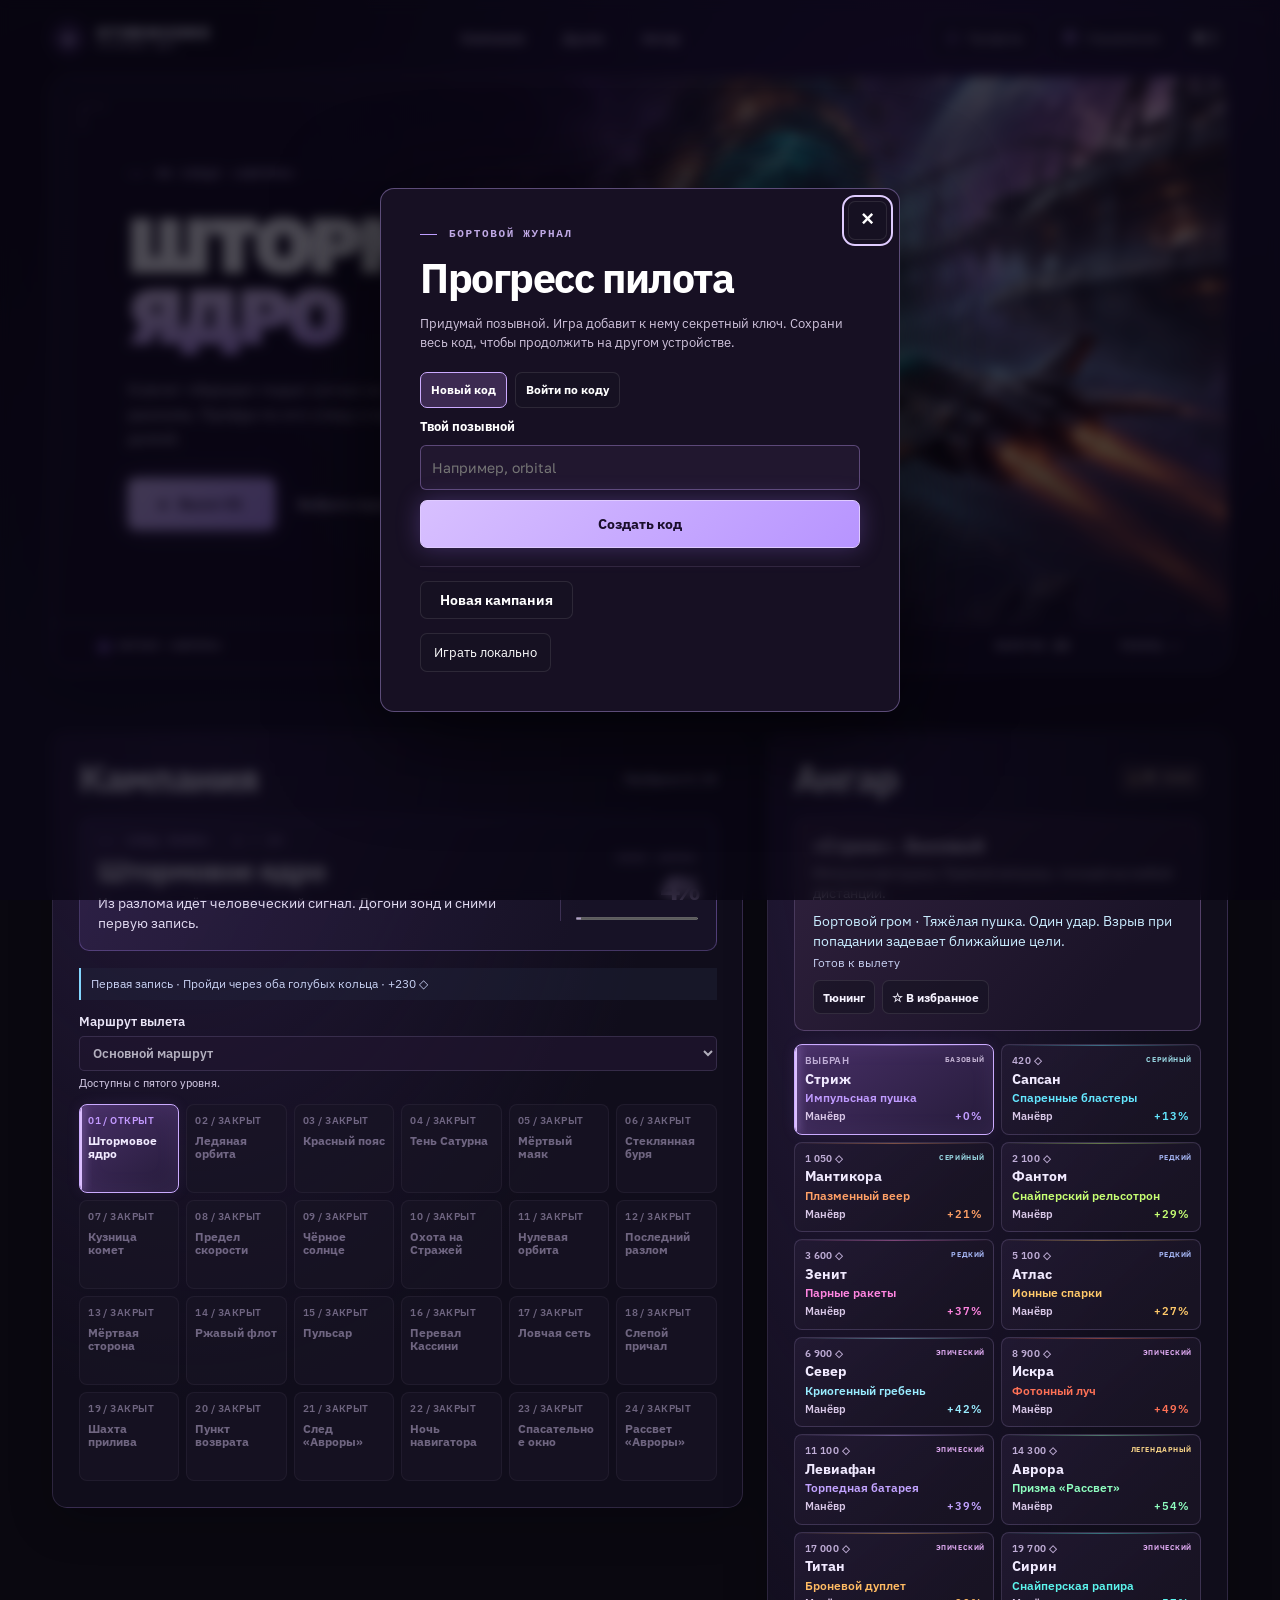
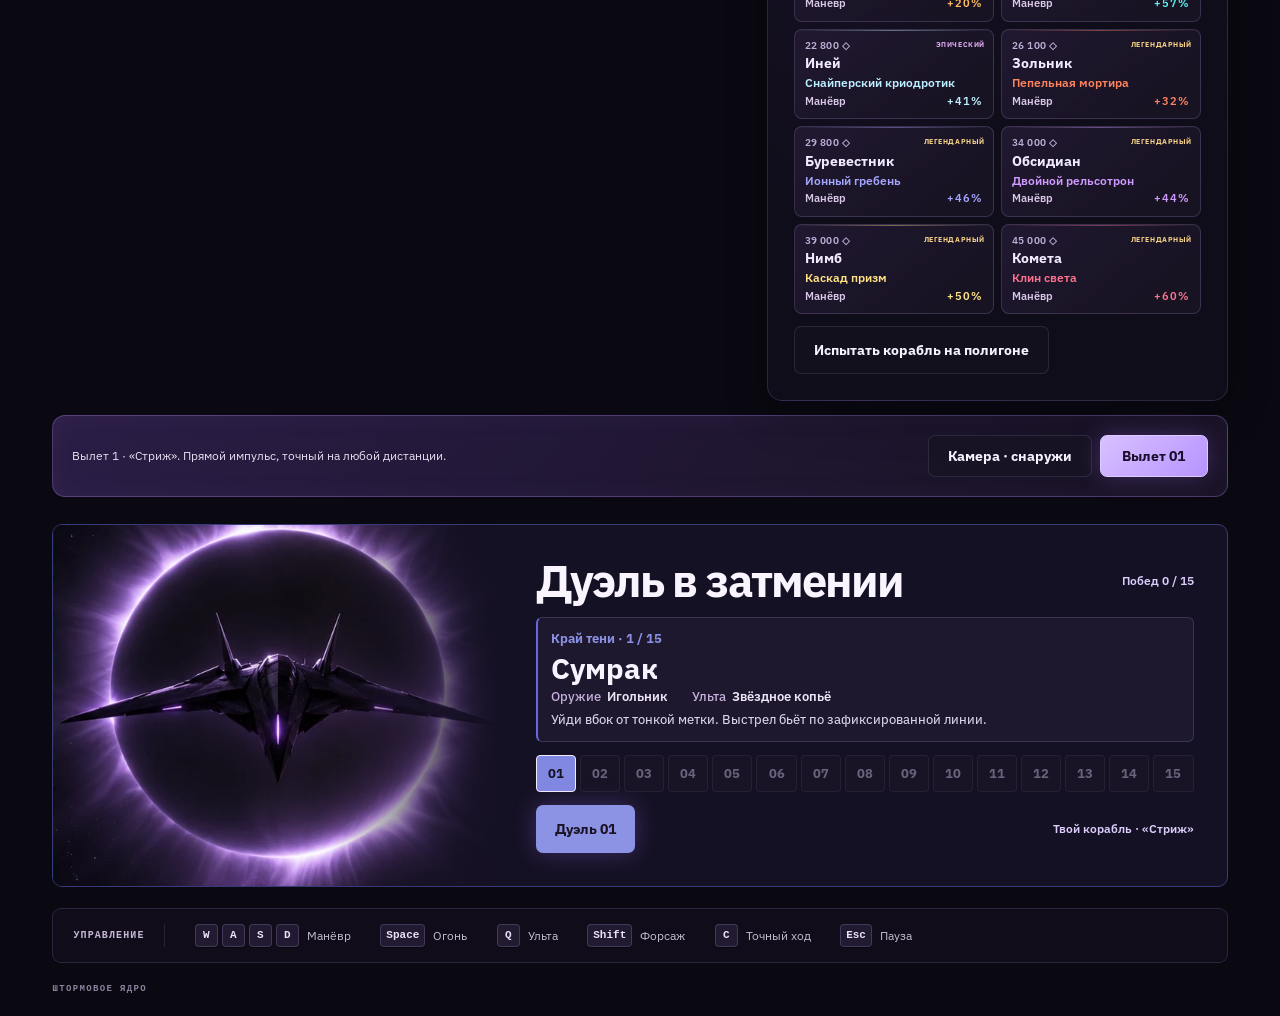
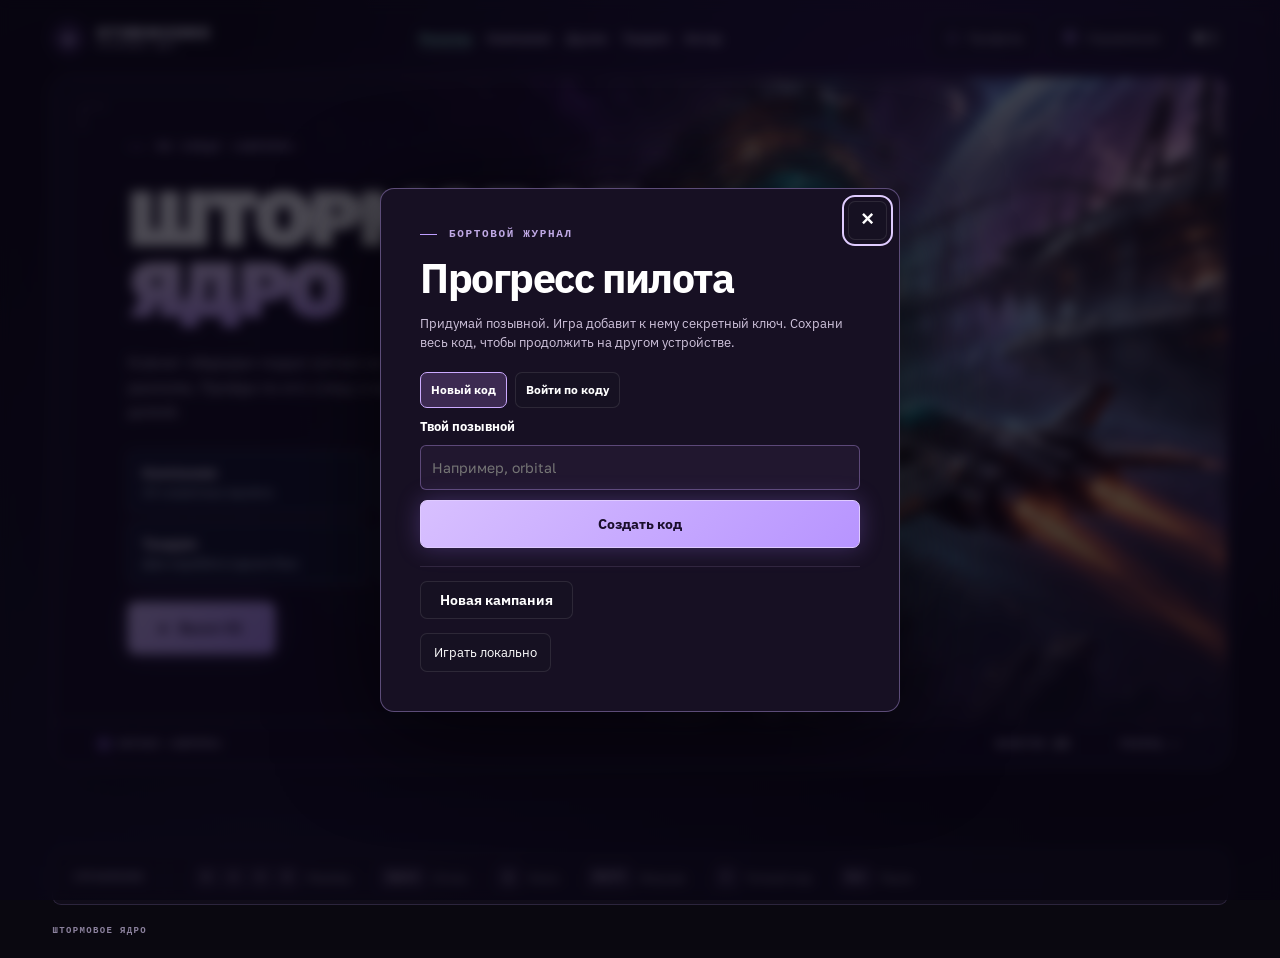
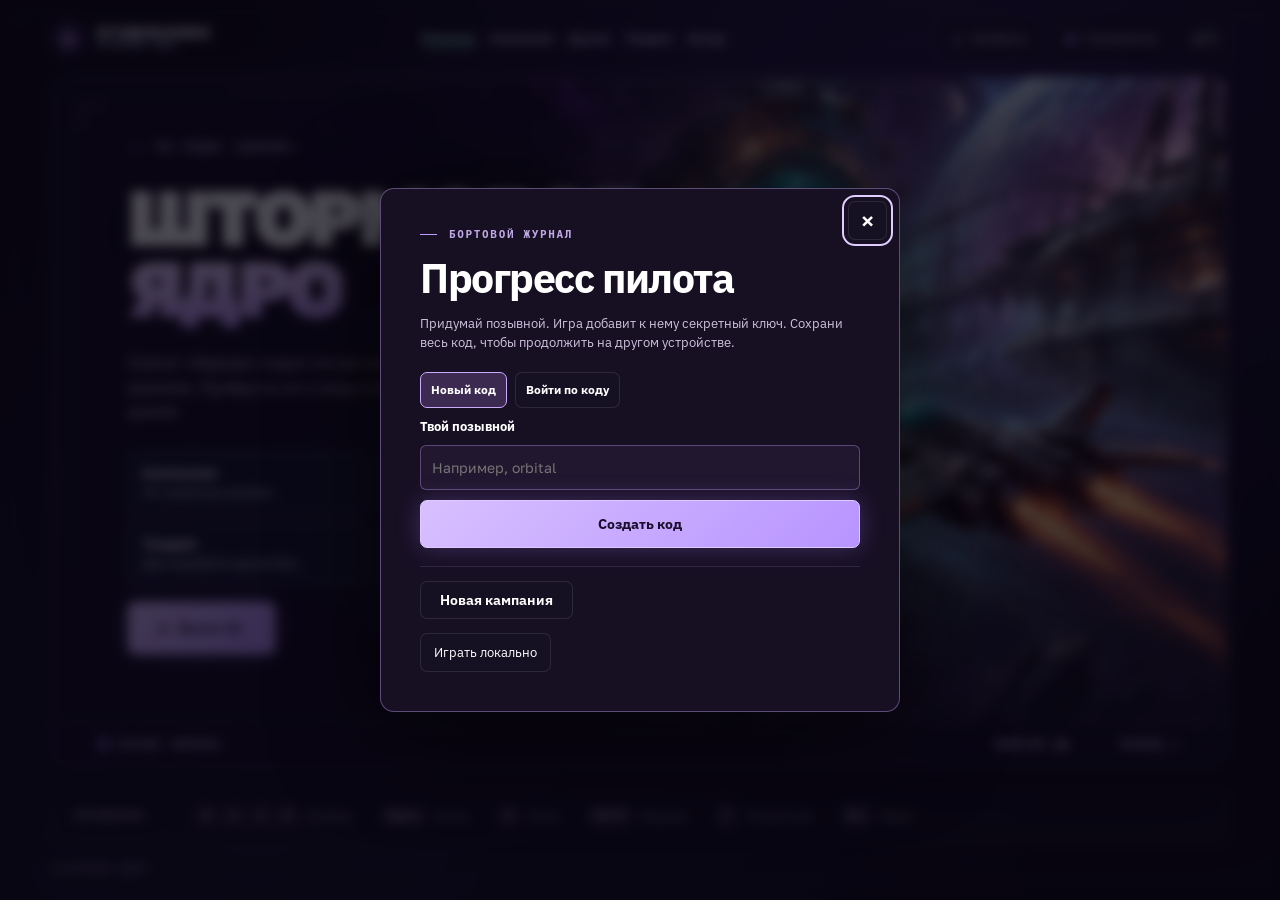
